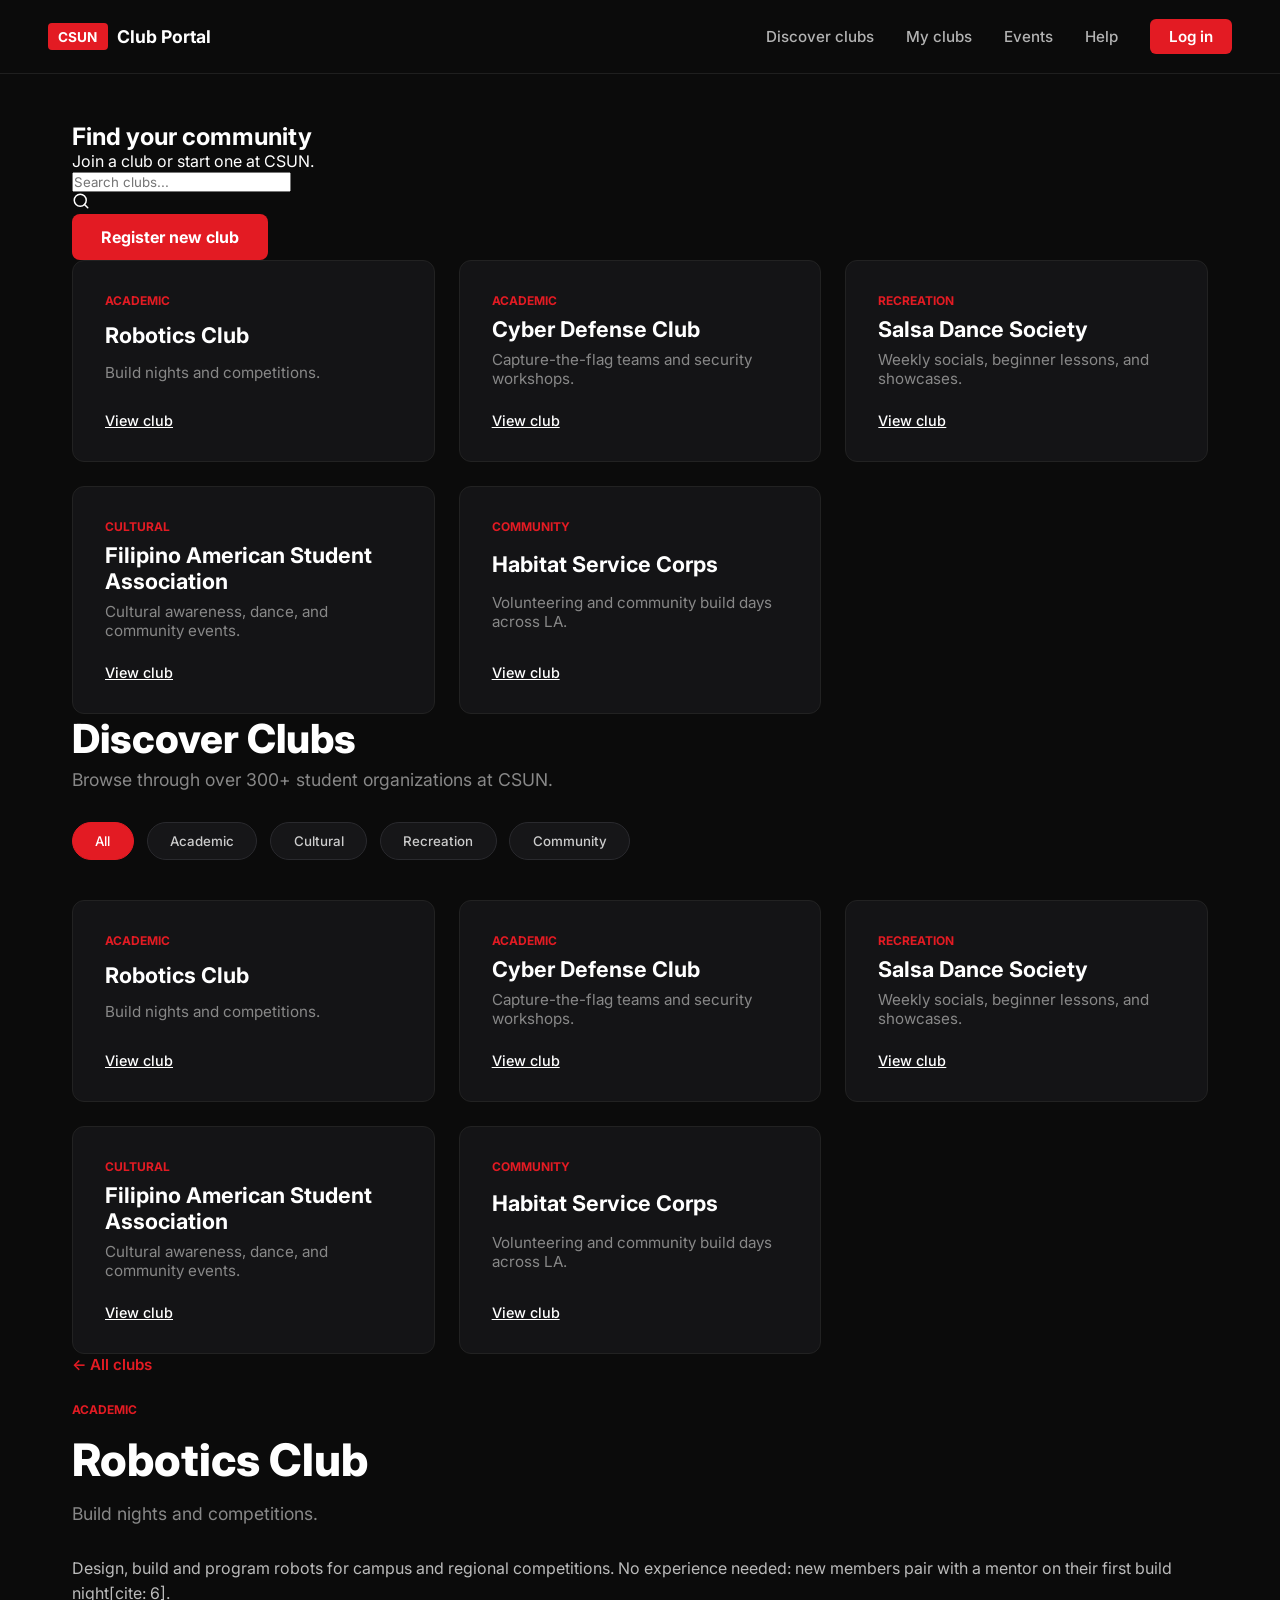
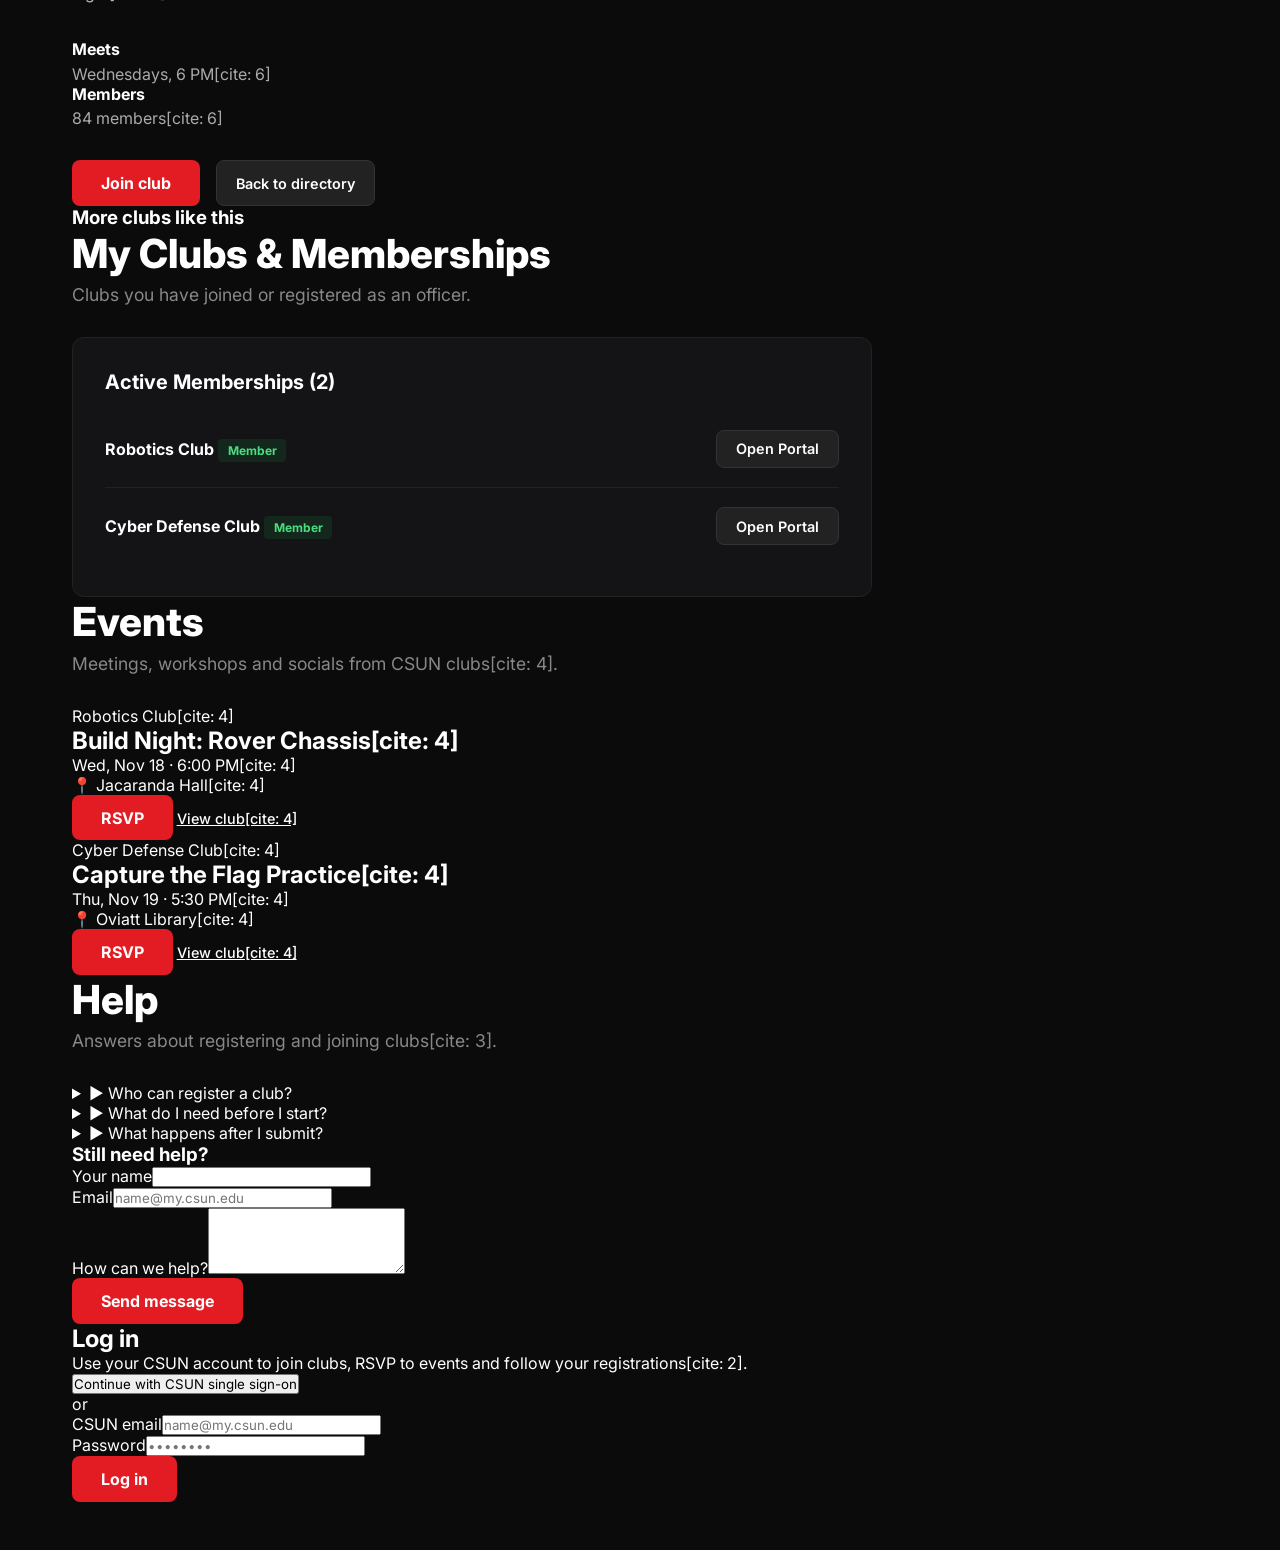
==== index.html @ eef6b1a4 "Initial commit for CSUN Club Portal" ====
<!DOCTYPE html>
<html lang="en">
<head>
    <meta charset="UTF-8">
    <meta name="viewport" content="width=device-width, initial-scale=1.0">
    <title>CSUN Club Portal</title>
    <link rel="stylesheet" href="style.css">
    <link rel="preconnect" href="https://fonts.googleapis.com">
    <link rel="preconnect" href="https://fonts.gstatic.com" crossorigin>
    <link href="https://fonts.googleapis.com/css2?family=Inter:wght@400;500;600;700;800&display=swap" rel="stylesheet">
</head>
<body>

    <!-- Header Navigation Bar -->
    <header class="navbar">
        <a href="#" class="nav-brand" onclick="switchView('home')">
            <span class="csun-badge">CSUN</span>
            <span class="portal-title">Club Portal</span>
        </a>
        <nav class="nav-links">
            <a href="#" onclick="switchView('discover')" id="nav-discover">Discover clubs</a>
            <a href="#" onclick="switchView('my-clubs')" id="nav-my-clubs">My clubs</a>
            <a href="#" onclick="switchView('events')" id="nav-events">Events</a>
            <a href="#" onclick="switchView('help')" id="nav-help">Help</a>
            <a href="#" onclick="switchView('login')" class="login-nav-btn" id="nav-login">Log in</a>
        </nav>
    </header>

    <!-- Main Container -->
    <main class="main-container">

        <!-- 1. HOME / LANDING VIEW -->
        <section id="view-home" class="portal-view active">
            <div class="hero-section">
                <div class="hero-content">
                    <h1>Find your community</h1>
                    <p class="hero-subtitle">Join a club or start one at CSUN.</p>
                    
                    <div class="search-bar-wrapper">
                        <input type="text" id="clubSearch" placeholder="Search clubs..." autocomplete="off">
                        <div class="search-icon">
                            <svg width="18" height="18" viewBox="0 0 24 24" fill="none" stroke="currentColor" stroke-width="2" stroke-linecap="round" stroke-linejoin="round">
                                <circle cx="11" cy="11" r="8"></circle>
                                <line x1="21" y1="21" x2="16.65" y2="16.65"></line>
                            </svg>
                        </div>
                    </div>
                </div>

                <div class="cta-wrapper">
                    <button onclick="switchView('login')" class="register-club-btn">Register new club</button>
                </div>
            </div>

            <div class="clubs-grid" id="homeClubsGrid">
                <!-- Populated dynamically via JS -->
            </div>
        </section>

        <!-- 2. DISCOVER CLUBS VIEW (WITH SORTING CHIPS) -->
        <section id="view-discover" class="portal-view">
            <div class="page-header">
                <h1>Discover Clubs</h1>
                <p>Browse through over 300+ student organizations at CSUN.</p>
            </div>
            
            <!-- Sorting / Category Chips -->
            <div class="filter-chips" id="categoryChips">
                <button class="chip active" data-category="All">All</button>
                <button class="chip" data-category="Academic">Academic</button>
                <button class="chip" data-category="Cultural">Cultural</button>
                <button class="chip" data-category="Recreation">Recreation</button>
                <button class="chip" data-category="Community">Community</button>
            </div>

            <div class="clubs-grid" id="discoverClubsGrid">
                <!-- Populated dynamically via JS -->
            </div>
        </section>

        <!-- 3. CLUB DETAIL VIEW -->
        <section id="view-detail" class="portal-view">
            <div style="margin-bottom: 1.5rem;">
                <a href="#" onclick="switchView('discover')" class="back-link">← All clubs</a>
            </div>
            <div class="detail-layout">
                <div class="detail-main-card">
                    <span class="card-tag" id="detailCategory">Academic</span>
                    <h1 id="detailTitle" style="font-size: 2.8rem; font-weight: 800; margin: 0.5rem 0 1rem 0;">Robotics Club</h1>
                    <p class="card-desc" id="detailDesc" style="font-size: 1.1rem; margin-bottom: 2rem;">Build nights and competitions.</p>
                    <p id="detailFullDesc" style="color: #bbb; line-height: 1.6; margin-bottom: 2rem;">Design, build and program robots for campus and regional competitions. No experience needed: new members pair with a mentor on their first build night[cite: 6].</p>
                    
                    <div class="detail-info-boxes">
                        <div class="info-box">
                            <strong>Meets</strong>
                            <p id="detailMeets" style="color: #aaa; margin-top: 0.3rem;">Wednesdays, 6 PM[cite: 6]</p>
                        </div>
                        <div class="info-box">
                            <strong>Members</strong>
                            <p id="detailMembers" style="color: #aaa; margin-top: 0.3rem;">84 members[cite: 6]</p>
                        </div>
                    </div>

                    <div style="display: flex; gap: 1rem; margin-top: 2rem;">
                        <button class="register-club-btn small-btn" onclick="alert('Successfully joined club!')">Join club</button>
                        <button class="secondary-btn" onclick="switchView('discover')">Back to directory</button>
                    </div>
                </div>

                <div class="detail-sidebar-card">
                    <h3>More clubs like this</h3>
                    <div id="relatedClubsList" class="related-list">
                        <!-- Populated dynamically -->
                    </div>
                </div>
            </div>
        </section>

        <!-- 4. MY CLUBS VIEW -->
        <section id="view-my-clubs" class="portal-view">
            <div class="page-header">
                <h1>My Clubs & Memberships</h1>
                <p>Clubs you have joined or registered as an officer.</p>
            </div>
            <div class="content-card-box">
                <h3>Active Memberships (2)</h3>
                <ul class="styled-list">
                    <li>
                        <div>
                            <strong>Robotics Club</strong>
                            <span class="badge status-active">Member</span>
                        </div>
                        <button onclick="openClubDetail('robotics')" class="secondary-btn">Open Portal</button>
                    </li>
                    <li>
                        <div>
                            <strong>Cyber Defense Club</strong>
                            <span class="badge status-active">Member</span>
                        </div>
                        <button onclick="openClubDetail('cyber')" class="secondary-btn">Open Portal</button>
                    </li>
                </ul>
            </div>
        </section>

        <!-- 5. EVENTS VIEW -->
        <section id="view-events" class="portal-view">
            <div class="page-header">
                <h1>Events</h1>
                <p>Meetings, workshops and socials from CSUN clubs[cite: 4].</p>
            </div>
            <div class="events-grid">
                <div class="event-card-box">
                    <span class="event-club-label">Robotics Club[cite: 4]</span>
                    <h2>Build Night: Rover Chassis[cite: 4]</h2>
                    <p class="event-time">Wed, Nov 18 · 6:00 PM[cite: 4]</p>
                    <p class="event-loc">📍 Jacaranda Hall[cite: 4]</p>
                    <div class="event-actions">
                        <button class="register-club-btn small-btn" onclick="alert('RSVP Confirmed!')">RSVP</button>
                        <button onclick="openClubDetail('robotics')" class="view-club-link" style="background:none; border:none; color:white; cursor:pointer;">View club[cite: 4]</button>
                    </div>
                </div>
                <div class="event-card-box">
                    <span class="event-club-label">Cyber Defense Club[cite: 4]</span>
                    <h2>Capture the Flag Practice[cite: 4]</h2>
                    <p class="event-time">Thu, Nov 19 · 5:30 PM[cite: 4]</p>
                    <p class="event-loc">📍 Oviatt Library[cite: 4]</p>
                    <div class="event-actions">
                        <button class="register-club-btn small-btn" onclick="alert('RSVP Confirmed!')">RSVP</button>
                        <button onclick="openClubDetail('cyber')" class="view-club-link" style="background:none; border:none; color:white; cursor:pointer;">View club[cite: 4]</button>
                    </div>
                </div>
            </div>
        </section>

        <!-- 6. HELP VIEW -->
        <section id="view-help" class="portal-view">
            <div class="page-header">
                <h1>Help</h1>
                <p>Answers about registering and joining clubs[cite: 3].</p>
            </div>
            <div class="help-layout">
                <div class="faq-list">
                    <details class="faq-item"><summary>▶ Who can register a club?</summary><p>Any currently enrolled CSUN student can start a recognized student organization.</p></details>
                    <details class="faq-item"><summary>▶ What do I need before I start?</summary><p>At least 3 officers and a faculty advisor.</p></details>
                    <details class="faq-item"><summary>▶ What happens after I submit?</summary><p>The MIC staff reviews your constitution and paperwork within 3-5 business days.</p></details>
                </div>
                <div class="contact-box">
                    <h3>Still need help?</h3>
                    <form onsubmit="event.preventDefault(); alert('Message sent to MIC support!');">
                        <div class="form-group"><label>Your name</label><input type="text" required></div>
                        <div class="form-group"><label>Email</label><input type="email" placeholder="name@my.csun.edu" required></div>
                        <div class="form-group"><label>How can we help?</label><textarea rows="4" required></textarea></div>
                        <button type="submit" class="register-club-btn full-width small-btn">Send message</button>
                    </form>
                </div>
            </div>
        </section>

        <!-- 7. LOGIN VIEW -->
        <section id="view-login" class="portal-view">
            <div class="login-wrapper">
                <div class="login-card">
                    <div class="login-header">
                        <h2>Log in</h2>
                        <p>Use your CSUN account to join clubs, RSVP to events and follow your registrations[cite: 2].</p>
                    </div>
                    <button class="sso-btn" onclick="switchView('my-clubs')">Continue with CSUN single sign-on</button>
                    <div class="divider">or</div>
                    <form onsubmit="event.preventDefault(); switchView('my-clubs');">
                        <div class="form-group"><label>CSUN email</label><input type="email" placeholder="name@my.csun.edu" required></div>
                        <div class="form-group"><label>Password</label><input type="password" placeholder="••••••••" required></div>
                        <button type="submit" class="register-club-btn full-width">Log in</button>
                    </form>
                </div>
            </div>
        </section>

    </main>

    <!-- Application Controller Script -->
    <script>
        // Club Database
        const clubsData = {
            robotics: {
                id: 'robotics',
                title: 'Robotics Club',
                category: 'Academic',
                desc: 'Build nights and competitions.',
                fullDesc: 'Design, build and program robots for campus and regional competitions. No experience needed: new members pair with a mentor on their first build night[cite: 6].',
                meets: 'Wednesdays, 6 PM[cite: 6]',
                members: '84 members[cite: 6]',
                related: [
                    { id: 'cyber', name: 'Cyber Defense Club', desc: 'Capture-the-flag teams and security workshops[cite: 6].' },
                    { id: 'premed', name: 'Pre-Med Association', desc: 'Mentoring and study groups[cite: 6].' },
                    { id: 'womenintech', name: 'Women in Tech', desc: 'Mentoring, talks and career nights[cite: 6].' }
                ]
            },
            cyber: {
                id: 'cyber',
                title: 'Cyber Defense Club',
                category: 'Academic',
                desc: 'Capture-the-flag teams and security workshops.',
                fullDesc: 'Participate in collegiate cyber defense competitions, ethical hacking workshops, and security seminars.',
                meets: 'Thursdays, 5:30 PM',
                members: '62 members',
                related: [
                    { id: 'robotics', name: 'Robotics Club', desc: 'Build nights and competitions[cite: 6].' },
                    { id: 'womenintech', name: 'Women in Tech', desc: 'Mentoring, talks and career nights[cite: 6].' }
                ]
            },
            salsa: {
                id: 'salsa',
                title: 'Salsa Dance Society',
                category: 'Recreation',
                desc: 'Weekly socials, beginner lessons, and showcases.',
                fullDesc: 'Learn salsa, bachata, and merengue choreography. Weekly socials open to all skill levels.',
                meets: 'Fridays, 7 PM',
                members: '110 members',
                related: [
                    { id: 'fasa', name: 'Filipino American Student Association', desc: 'Cultural awareness and dance.' }
                ]
            },
            fasa: {
                id: 'fasa',
                title: 'Filipino American Student Association',
                category: 'Cultural',
                desc: 'Cultural awareness, dance, and community events.',
                fullDesc: 'Promoting Filipino culture, traditional dance (Pilipino Cultural Night), and community networking.',
                meets: 'Tuesdays, 6 PM',
                members: '145 members',
                related: [
                    { id: 'salsa', name: 'Salsa Dance Society', desc: 'Weekly socials and beginner lessons.' }
                ]
            },
            habitat: {
                id: 'habitat',
                title: 'Habitat Service Corps',
                category: 'Community',
                desc: 'Volunteering and community build days across LA.',
                fullDesc: 'Partnering with local organizations to support community build days and neighborhood cleanups.',
                meets: 'Saturdays, 9 AM',
                members: '50 members',
                related: [
                    { id: 'fasa', name: 'Filipino American Student Association', desc: 'Cultural awareness and community events.' }
                ]
            }
        };

        // Switch Views Function
        function switchView(viewId) {
            document.querySelectorAll('.portal-view').forEach(v => v.classList.remove('active'));
            document.getElementById('view-' + viewId).classList.add('active');
            window.scrollTo({ top: 0, behavior: 'smooth' });
        }

        // Render Clubs in Grids
        function renderClubs(category = 'All', searchTerm = '') {
            const homeGrid = document.getElementById('homeClubsGrid');
            const discoverGrid = document.getElementById('discoverClubsGrid');
            
            let htmlHome = '';
            let htmlDiscover = '';

            Object.values(clubsData).forEach(club => {
                const matchesCategory = (category === 'All' || club.category === category);
                const matchesSearch = club.title.toLowerCase().includes(searchTerm.toLowerCase()) || club.desc.toLowerCase().includes(searchTerm.toLowerCase());

                const cardHtml = `
                    <div class="club-card">
                        <span class="card-tag">${club.category}</span>
                        <h2>${club.title}</h2>
                        <p class="card-desc">${club.desc}</p>
                        <a href="#" onclick="openClubDetail('${club.id}')" class="view-club-link">View club</a>
                    </div>
                `;

                if (matchesSearch) {
                    htmlHome += cardHtml;
                }
                if (matchesCategory && matchesSearch) {
                    htmlDiscover += cardHtml;
                }
            });

            homeGrid.innerHTML = htmlHome || '<p style="color:#777;">No clubs found matching your search.</p>';
            discoverGrid.innerHTML = htmlDiscover || '<p style="color:#777;">No clubs found in this category.</p>';
        }

        // Open Club Detail Page Dynamically
        function openClubDetail(clubId) {
            const club = clubsData[clubId] || clubsData['robotics'];
            
            document.getElementById('detailCategory').innerText = club.category;
            document.getElementById('detailTitle').innerText = club.title;
            document.getElementById('detailDesc').innerText = club.desc;
            document.getElementById('detailFullDesc').innerText = club.fullDesc;
            document.getElementById('detailMeets').innerText = club.meets;
            document.getElementById('detailMembers').innerText = club.members;

            let relatedHtml = '';
            club.related.forEach(rel => {
                relatedHtml += `
                    <div style="margin-bottom: 1rem; padding-bottom: 1rem; border-bottom: 1px solid #222;">
                        <a href="#" onclick="openClubDetail('${rel.id}')" style="color: #e31b23; font-weight: 700; text-decoration: none; display: block; margin-bottom: 0.2rem;">${rel.name}</a>
                        <p style="color: #888; font-size: 0.85rem;">${rel.desc}</p>
                    </div>
                `;
            });
            document.getElementById('relatedClubsList').innerHTML = relatedHtml;

            switchView('detail');
        }

        // Search Listener
        document.getElementById('clubSearch').addEventListener('input', (e) => {
            renderClubs('All', e.target.value.trim());
        });

        // Category Chip Filtering Listener
        document.querySelectorAll('#categoryChips .chip').forEach(chip => {
            chip.addEventListener('click', () => {
                document.querySelectorAll('#categoryChips .chip').forEach(c => c.classList.remove('active'));
                chip.classList.add('active');
                renderClubs(chip.getAttribute('data-category'));
            });
        });

        // Initial Load
        renderClubs();
    </script>
</body>
</html>
---- style.css ----
* {
    margin: 0;
    padding: 0;
    box-sizing: border-box;
    font-family: 'Inter', sans-serif;
}

body {
    background-color: #0b0b0b;
    color: #ffffff;
    min-height: 100vh;
}

/* Navbar */
.navbar {
    display: flex;
    align-items: center;
    justify-content: space-between;
    padding: 1.2rem 3rem;
    border-bottom: 1px solid #1f1f1f;
}

.nav-brand {
    display: flex;
    align-items: center;
    gap: 0.6rem;
    text-decoration: none;
}

.csun-badge {
    background-color: #e31b23;
    color: #ffffff;
    font-weight: 700;
    font-size: 0.85rem;
    padding: 0.35rem 0.65rem;
    border-radius: 4px;
}

.portal-title {
    font-weight: 700;
    font-size: 1.1rem;
    color: #ffffff;
}

.nav-links {
    display: flex;
    align-items: center;
    gap: 2rem;
}

.nav-links a {
    color: #b3b3b3;
    text-decoration: none;
    font-size: 0.95rem;
    font-weight: 500;
    transition: color 0.2s;
}

.nav-links a:hover, .nav-links a.active {
    color: #ffffff;
}

.login-nav-btn {
    background-color: #e31b23 !important;
    color: white !important;
    padding: 0.5rem 1.2rem;
    border-radius: 6px;
    font-weight: 600 !important;
}

.login-nav-btn.active-user {
    background-color: #ffffff !important;
    color: #0b0b0b !important;
    border-radius: 50%;
    width: 36px;
    height: 36px;
    display: flex;
    align-items: center;
    justify-content: center;
    font-size: 0.85rem;
}

/* Main Container */
.main-container {
    max-width: 1200px;
    margin: 0 auto;
    padding: 3rem 2rem;
}

/* Page Headers & Filters */
.page-header {
    margin-bottom: 2rem;
}

.page-header h1 {
    font-size: 2.5rem;
    font-weight: 800;
    margin-bottom: 0.4rem;
}

.page-header p {
    color: #888;
    font-size: 1.1rem;
}

.filter-chips {
    display: flex;
    gap: 0.8rem;
    margin-bottom: 2.5rem;
    flex-wrap: wrap;
}

.chip {
    background: #161618;
    border: 1.5px solid #2a2a2e;
    color: #ccc;
    padding: 0.6rem 1.4rem;
    border-radius: 20px;
    cursor: pointer;
    font-weight: 500;
    transition: all 0.2s;
}

.chip.active, .chip:hover {
    background: #e31b23;
    border-color: #e31b23;
    color: white;
}

/* Cards Grid */
.clubs-grid {
    display: grid;
    grid-template-columns: repeat(auto-fill, minmax(320px, 1fr));
    gap: 1.5rem;
}

.club-card {
    background: #141416;
    border: 1.5px solid #222;
    border-radius: 12px;
    padding: 2rem;
    display: flex;
    flex-direction: column;
    justify-content: space-between;
    min-height: 200px;
    transition: border-color 0.2s;
}

.club-card:hover {
    border-color: #444;
}

.card-tag {
    font-size: 0.75rem;
    color: #e31b23;
    font-weight: 700;
    text-transform: uppercase;
    margin-bottom: 0.5rem;
    display: inline-block;
}

.club-card h2 {
    font-size: 1.35rem;
    font-weight: 700;
    margin-bottom: 0.5rem;
}

.card-desc {
    color: #888;
    font-size: 0.95rem;
    margin-bottom: 1.5rem;
}

.view-club-link {
    color: #fff;
    text-decoration: underline;
    font-size: 0.9rem;
    font-weight: 500;
}

.view-club-link:hover {
    color: #e31b23;
}

/* Club Detail Page Styles */
.back-link-wrapper {
    margin-bottom: 2rem;
}

.back-link {
    color: #e31b23;
    text-decoration: none;
    font-weight: 600;
    font-size: 0.95rem;
}

.back-link:hover {
    text-decoration: underline;
}

.club-detail-layout {
    display: grid;
    grid-template-columns: 2fr 1fr;
    gap: 2.5rem;
}

.club-main-panel {
    background: #141416;
    border: 1.5px solid #222;
    border-radius: 16px;
    padding: 3rem;
}

.club-title {
    font-size: 3rem;
    font-weight: 800;
    margin-bottom: 0.4rem;
}

.club-tagline {
    font-size: 1.2rem;
    color: #aaa;
    margin-bottom: 1.5rem;
}

.club-long-desc {
    color: #ccc;
    font-size: 1.05rem;
    line-height: 1.6;
    margin-bottom: 2.5rem;
}

.club-info-stats {
    display: grid;
    grid-template-columns: 1fr 1fr;
    gap: 1.5rem;
    margin-bottom: 2.5rem;
}

.stat-box {
    background: #1b1b1e;
    border: 1.5px solid #2a2a2e;
    border-radius: 10px;
    padding: 1.2rem 1.5rem;
}

.stat-title {
    display: block;
    font-size: 0.85rem;
    color: #888;
    font-weight: 600;
    margin-bottom: 0.3rem;
}

.stat-value {
    font-size: 1.15rem;
    font-weight: 700;
    color: #fff;
}

.club-action-row {
    display: flex;
    gap: 1rem;
    align-items: center;
}

.register-club-btn {
    background-color: #e31b23;
    color: white;
    padding: 0.8rem 1.8rem;
    font-size: 1rem;
    font-weight: 700;
    border: none;
    border-radius: 8px;
    cursor: pointer;
    text-decoration: none;
    transition: background 0.2s;
}

.register-club-btn:hover {
    background-color: #c5141c;
}

.secondary-btn {
    background: #222;
    color: white;
    padding: 0.8rem 1.5rem;
    border-radius: 8px;
    text-decoration: none;
    font-size: 0.95rem;
    font-weight: 600;
    border: 1.5px solid #333;
}

.secondary-btn:hover {
    background: #333;
}

/* Sidebar Related Clubs */
.club-sidebar {
    background: #141416;
    border: 1.5px solid #222;
    border-radius: 16px;
    padding: 2rem;
    height: fit-content;
}

.club-sidebar h3 {
    font-size: 1.2rem;
    margin-bottom: 1.5rem;
}

.related-club-item {
    margin-bottom: 1.5rem;
    padding-bottom: 1.5rem;
    border-bottom: 1px solid #222;
}

.related-club-item:last-child {
    margin-bottom: 0;
    padding-bottom: 0;
    border-bottom: none;
}

.related-club-item a {
    color: #e31b23;
    font-weight: 700;
    text-decoration: none;
    font-size: 1rem;
    display: block;
    margin-bottom: 0.3rem;
}

.related-club-item a:hover {
    text-decoration: underline;
}

.related-club-item p {
    color: #888;
    font-size: 0.85rem;
}

@media (max-width: 900px) {
    .club-detail-layout {
        grid-template-columns: 1fr;
    }
}/* Content Box for My Clubs */
.content-card-box {
    background: #141416;
    border: 1.5px solid #222;
    border-radius: 12px;
    padding: 2rem;
    max-width: 800px;
}

.content-card-box h3 {
    font-size: 1.25rem;
    font-weight: 700;
    margin-bottom: 1rem;
    color: #fff;
}

.styled-list {
    list-style: none;
    margin: 0;
    padding: 0;
}

.styled-list li {
    display: flex;
    justify-content: space-between;
    align-items: center;
    padding: 1.2rem 0;
    border-bottom: 1px solid #222;
}

.styled-list li:last-child {
    border-bottom: none;
}

.club-list-info {
    display: flex;
    align-items: center;
    gap: 0.8rem;
    font-size: 1.05rem;
}

.badge {
    padding: 0.25rem 0.6rem;
    font-size: 0.75rem;
    font-weight: 700;
    border-radius: 4px;
}

.status-active {
    background: rgba(19, 115, 51, 0.2);
    color: #4ade80;
}

.secondary-btn {
    background: #222;
    color: white;
    padding: 0.6rem 1.2rem;
    border-radius: 8px;
    text-decoration: none;
    font-size: 0.9rem;
    font-weight: 600;
    border: 1.5px solid #333;
    transition: background 0.2s;
}

.secondary-btn:hover {
    background: #333;
    border-color: #555;
}
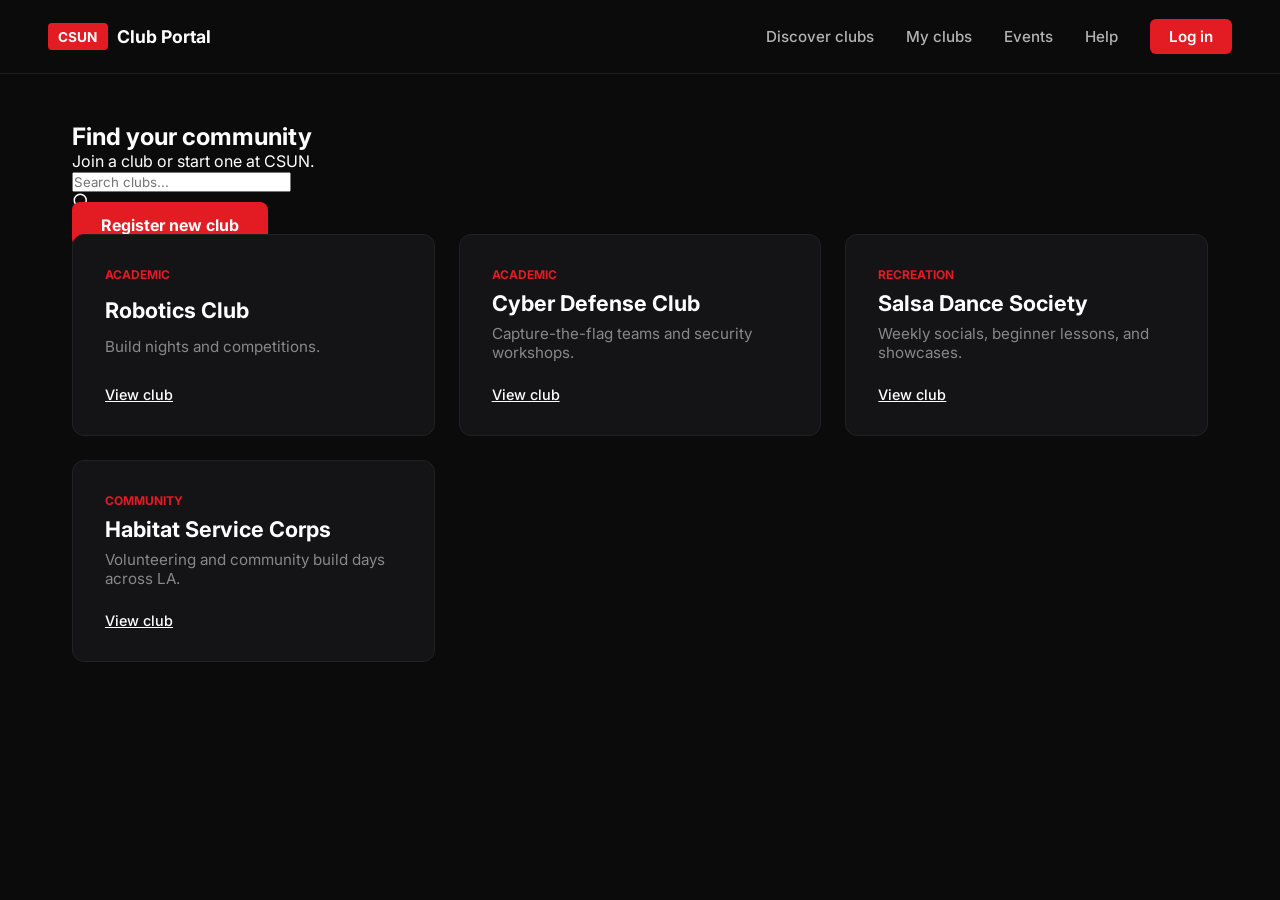
==== commit c5020a16: "Initial commit for CSUN Club Portal" ====
--- a/index.html
+++ b/index.html
@@ -5,369 +5,83 @@
     <meta name="viewport" content="width=device-width, initial-scale=1.0">
     <title>CSUN Club Portal</title>
     <link rel="stylesheet" href="style.css">
-    <link rel="preconnect" href="https://fonts.googleapis.com">
-    <link rel="preconnect" href="https://fonts.gstatic.com" crossorigin>
     <link href="https://fonts.googleapis.com/css2?family=Inter:wght@400;500;600;700;800&display=swap" rel="stylesheet">
 </head>
 <body>
-
-    <!-- Header Navigation Bar -->
     <header class="navbar">
-        <a href="#" class="nav-brand" onclick="switchView('home')">
+        <a href="index.html" class="nav-brand">
             <span class="csun-badge">CSUN</span>
             <span class="portal-title">Club Portal</span>
         </a>
         <nav class="nav-links">
-            <a href="#" onclick="switchView('discover')" id="nav-discover">Discover clubs</a>
-            <a href="#" onclick="switchView('my-clubs')" id="nav-my-clubs">My clubs</a>
-            <a href="#" onclick="switchView('events')" id="nav-events">Events</a>
-            <a href="#" onclick="switchView('help')" id="nav-help">Help</a>
-            <a href="#" onclick="switchView('login')" class="login-nav-btn" id="nav-login">Log in</a>
+            <a href="discover.html">Discover clubs</a>
+            <a href="my-clubs.html">My clubs</a>
+            <a href="events.html">Events</a>
+            <a href="help.html">Help</a>
+            <a href="login.html" class="login-nav-btn">Log in</a>
         </nav>
     </header>
 
-    <!-- Main Container -->
     <main class="main-container">
-
-        <!-- 1. HOME / LANDING VIEW -->
-        <section id="view-home" class="portal-view active">
-            <div class="hero-section">
-                <div class="hero-content">
-                    <h1>Find your community</h1>
-                    <p class="hero-subtitle">Join a club or start one at CSUN.</p>
-                    
-                    <div class="search-bar-wrapper">
-                        <input type="text" id="clubSearch" placeholder="Search clubs..." autocomplete="off">
-                        <div class="search-icon">
-                            <svg width="18" height="18" viewBox="0 0 24 24" fill="none" stroke="currentColor" stroke-width="2" stroke-linecap="round" stroke-linejoin="round">
-                                <circle cx="11" cy="11" r="8"></circle>
-                                <line x1="21" y1="21" x2="16.65" y2="16.65"></line>
-                            </svg>
-                        </div>
+        <section class="hero-section">
+            <div class="hero-content">
+                <h1>Find your community</h1>
+                <p class="hero-subtitle">Join a club or start one at CSUN.</p>
+                
+                <div class="search-bar-wrapper">
+                    <input type="text" id="clubSearch" placeholder="Search clubs..." autocomplete="off">
+                    <div class="search-icon">
+                        <svg width="18" height="18" viewBox="0 0 24 24" fill="none" stroke="currentColor" stroke-width="2" stroke-linecap="round" stroke-linejoin="round">
+                            <circle cx="11" cy="11" r="8"></circle>
+                            <line x1="21" y1="21" x2="16.65" y2="16.65"></line>
+                        </svg>
                     </div>
-                </div>
-
-                <div class="cta-wrapper">
-                    <button onclick="switchView('login')" class="register-club-btn">Register new club</button>
                 </div>
             </div>
 
-            <div class="clubs-grid" id="homeClubsGrid">
-                <!-- Populated dynamically via JS -->
+            <div class="cta-wrapper">
+                <a href="login.html" class="register-club-btn">Register new club</a>
             </div>
         </section>
 
-        <!-- 2. DISCOVER CLUBS VIEW (WITH SORTING CHIPS) -->
-        <section id="view-discover" class="portal-view">
-            <div class="page-header">
-                <h1>Discover Clubs</h1>
-                <p>Browse through over 300+ student organizations at CSUN.</p>
+        <section class="clubs-grid" id="clubsGrid">
+            <div class="club-card" data-club="Robotics Club">
+                <span class="card-tag">Academic</span>
+                <h2>Robotics Club</h2>
+                <p class="card-desc">Build nights and competitions.</p>
+                <a href="robotics.html" class="view-club-link">View club</a>
             </div>
-            
-            <!-- Sorting / Category Chips -->
-            <div class="filter-chips" id="categoryChips">
-                <button class="chip active" data-category="All">All</button>
-                <button class="chip" data-category="Academic">Academic</button>
-                <button class="chip" data-category="Cultural">Cultural</button>
-                <button class="chip" data-category="Recreation">Recreation</button>
-                <button class="chip" data-category="Community">Community</button>
+            <div class="club-card" data-club="Cyber Defense Club">
+                <span class="card-tag">Academic</span>
+                <h2>Cyber Defense Club</h2>
+                <p class="card-desc">Capture-the-flag teams and security workshops.</p>
+                <a href="cyber.html" class="view-club-link">View club</a>
             </div>
-
-            <div class="clubs-grid" id="discoverClubsGrid">
-                <!-- Populated dynamically via JS -->
+            <div class="club-card" data-club="Salsa Dance Society">
+                <span class="card-tag">Recreation</span>
+                <h2>Salsa Dance Society</h2>
+                <p class="card-desc">Weekly socials, beginner lessons, and showcases.</p>
+                <a href="salsa.html" class="view-club-link">View club</a>
+            </div>
+            <div class="club-card" data-club="Habitat Service Corps">
+                <span class="card-tag">Community</span>
+                <h2>Habitat Service Corps</h2>
+                <p class="card-desc">Volunteering and community build days across LA.</p>
+                <a href="habitat.html" class="view-club-link">View club</a>
             </div>
         </section>
-
-        <!-- 3. CLUB DETAIL VIEW -->
-        <section id="view-detail" class="portal-view">
-            <div style="margin-bottom: 1.5rem;">
-                <a href="#" onclick="switchView('discover')" class="back-link">← All clubs</a>
-            </div>
-            <div class="detail-layout">
-                <div class="detail-main-card">
-                    <span class="card-tag" id="detailCategory">Academic</span>
-                    <h1 id="detailTitle" style="font-size: 2.8rem; font-weight: 800; margin: 0.5rem 0 1rem 0;">Robotics Club</h1>
-                    <p class="card-desc" id="detailDesc" style="font-size: 1.1rem; margin-bottom: 2rem;">Build nights and competitions.</p>
-                    <p id="detailFullDesc" style="color: #bbb; line-height: 1.6; margin-bottom: 2rem;">Design, build and program robots for campus and regional competitions. No experience needed: new members pair with a mentor on their first build night[cite: 6].</p>
-                    
-                    <div class="detail-info-boxes">
-                        <div class="info-box">
-                            <strong>Meets</strong>
-                            <p id="detailMeets" style="color: #aaa; margin-top: 0.3rem;">Wednesdays, 6 PM[cite: 6]</p>
-                        </div>
-                        <div class="info-box">
-                            <strong>Members</strong>
-                            <p id="detailMembers" style="color: #aaa; margin-top: 0.3rem;">84 members[cite: 6]</p>
-                        </div>
-                    </div>
-
-                    <div style="display: flex; gap: 1rem; margin-top: 2rem;">
-                        <button class="register-club-btn small-btn" onclick="alert('Successfully joined club!')">Join club</button>
-                        <button class="secondary-btn" onclick="switchView('discover')">Back to directory</button>
-                    </div>
-                </div>
-
-                <div class="detail-sidebar-card">
-                    <h3>More clubs like this</h3>
-                    <div id="relatedClubsList" class="related-list">
-                        <!-- Populated dynamically -->
-                    </div>
-                </div>
-            </div>
-        </section>
-
-        <!-- 4. MY CLUBS VIEW -->
-        <section id="view-my-clubs" class="portal-view">
-            <div class="page-header">
-                <h1>My Clubs & Memberships</h1>
-                <p>Clubs you have joined or registered as an officer.</p>
-            </div>
-            <div class="content-card-box">
-                <h3>Active Memberships (2)</h3>
-                <ul class="styled-list">
-                    <li>
-                        <div>
-                            <strong>Robotics Club</strong>
-                            <span class="badge status-active">Member</span>
-                        </div>
-                        <button onclick="openClubDetail('robotics')" class="secondary-btn">Open Portal</button>
-                    </li>
-                    <li>
-                        <div>
-                            <strong>Cyber Defense Club</strong>
-                            <span class="badge status-active">Member</span>
-                        </div>
-                        <button onclick="openClubDetail('cyber')" class="secondary-btn">Open Portal</button>
-                    </li>
-                </ul>
-            </div>
-        </section>
-
-        <!-- 5. EVENTS VIEW -->
-        <section id="view-events" class="portal-view">
-            <div class="page-header">
-                <h1>Events</h1>
-                <p>Meetings, workshops and socials from CSUN clubs[cite: 4].</p>
-            </div>
-            <div class="events-grid">
-                <div class="event-card-box">
-                    <span class="event-club-label">Robotics Club[cite: 4]</span>
-                    <h2>Build Night: Rover Chassis[cite: 4]</h2>
-                    <p class="event-time">Wed, Nov 18 · 6:00 PM[cite: 4]</p>
-                    <p class="event-loc">📍 Jacaranda Hall[cite: 4]</p>
-                    <div class="event-actions">
-                        <button class="register-club-btn small-btn" onclick="alert('RSVP Confirmed!')">RSVP</button>
-                        <button onclick="openClubDetail('robotics')" class="view-club-link" style="background:none; border:none; color:white; cursor:pointer;">View club[cite: 4]</button>
-                    </div>
-                </div>
-                <div class="event-card-box">
-                    <span class="event-club-label">Cyber Defense Club[cite: 4]</span>
-                    <h2>Capture the Flag Practice[cite: 4]</h2>
-                    <p class="event-time">Thu, Nov 19 · 5:30 PM[cite: 4]</p>
-                    <p class="event-loc">📍 Oviatt Library[cite: 4]</p>
-                    <div class="event-actions">
-                        <button class="register-club-btn small-btn" onclick="alert('RSVP Confirmed!')">RSVP</button>
-                        <button onclick="openClubDetail('cyber')" class="view-club-link" style="background:none; border:none; color:white; cursor:pointer;">View club[cite: 4]</button>
-                    </div>
-                </div>
-            </div>
-        </section>
-
-        <!-- 6. HELP VIEW -->
-        <section id="view-help" class="portal-view">
-            <div class="page-header">
-                <h1>Help</h1>
-                <p>Answers about registering and joining clubs[cite: 3].</p>
-            </div>
-            <div class="help-layout">
-                <div class="faq-list">
-                    <details class="faq-item"><summary>▶ Who can register a club?</summary><p>Any currently enrolled CSUN student can start a recognized student organization.</p></details>
-                    <details class="faq-item"><summary>▶ What do I need before I start?</summary><p>At least 3 officers and a faculty advisor.</p></details>
-                    <details class="faq-item"><summary>▶ What happens after I submit?</summary><p>The MIC staff reviews your constitution and paperwork within 3-5 business days.</p></details>
-                </div>
-                <div class="contact-box">
-                    <h3>Still need help?</h3>
-                    <form onsubmit="event.preventDefault(); alert('Message sent to MIC support!');">
-                        <div class="form-group"><label>Your name</label><input type="text" required></div>
-                        <div class="form-group"><label>Email</label><input type="email" placeholder="name@my.csun.edu" required></div>
-                        <div class="form-group"><label>How can we help?</label><textarea rows="4" required></textarea></div>
-                        <button type="submit" class="register-club-btn full-width small-btn">Send message</button>
-                    </form>
-                </div>
-            </div>
-        </section>
-
-        <!-- 7. LOGIN VIEW -->
-        <section id="view-login" class="portal-view">
-            <div class="login-wrapper">
-                <div class="login-card">
-                    <div class="login-header">
-                        <h2>Log in</h2>
-                        <p>Use your CSUN account to join clubs, RSVP to events and follow your registrations[cite: 2].</p>
-                    </div>
-                    <button class="sso-btn" onclick="switchView('my-clubs')">Continue with CSUN single sign-on</button>
-                    <div class="divider">or</div>
-                    <form onsubmit="event.preventDefault(); switchView('my-clubs');">
-                        <div class="form-group"><label>CSUN email</label><input type="email" placeholder="name@my.csun.edu" required></div>
-                        <div class="form-group"><label>Password</label><input type="password" placeholder="••••••••" required></div>
-                        <button type="submit" class="register-club-btn full-width">Log in</button>
-                    </form>
-                </div>
-            </div>
-        </section>
-
     </main>
 
-    <!-- Application Controller Script -->
     <script>
-        // Club Database
-        const clubsData = {
-            robotics: {
-                id: 'robotics',
-                title: 'Robotics Club',
-                category: 'Academic',
-                desc: 'Build nights and competitions.',
-                fullDesc: 'Design, build and program robots for campus and regional competitions. No experience needed: new members pair with a mentor on their first build night[cite: 6].',
-                meets: 'Wednesdays, 6 PM[cite: 6]',
-                members: '84 members[cite: 6]',
-                related: [
-                    { id: 'cyber', name: 'Cyber Defense Club', desc: 'Capture-the-flag teams and security workshops[cite: 6].' },
-                    { id: 'premed', name: 'Pre-Med Association', desc: 'Mentoring and study groups[cite: 6].' },
-                    { id: 'womenintech', name: 'Women in Tech', desc: 'Mentoring, talks and career nights[cite: 6].' }
-                ]
-            },
-            cyber: {
-                id: 'cyber',
-                title: 'Cyber Defense Club',
-                category: 'Academic',
-                desc: 'Capture-the-flag teams and security workshops.',
-                fullDesc: 'Participate in collegiate cyber defense competitions, ethical hacking workshops, and security seminars.',
-                meets: 'Thursdays, 5:30 PM',
-                members: '62 members',
-                related: [
-                    { id: 'robotics', name: 'Robotics Club', desc: 'Build nights and competitions[cite: 6].' },
-                    { id: 'womenintech', name: 'Women in Tech', desc: 'Mentoring, talks and career nights[cite: 6].' }
-                ]
-            },
-            salsa: {
-                id: 'salsa',
-                title: 'Salsa Dance Society',
-                category: 'Recreation',
-                desc: 'Weekly socials, beginner lessons, and showcases.',
-                fullDesc: 'Learn salsa, bachata, and merengue choreography. Weekly socials open to all skill levels.',
-                meets: 'Fridays, 7 PM',
-                members: '110 members',
-                related: [
-                    { id: 'fasa', name: 'Filipino American Student Association', desc: 'Cultural awareness and dance.' }
-                ]
-            },
-            fasa: {
-                id: 'fasa',
-                title: 'Filipino American Student Association',
-                category: 'Cultural',
-                desc: 'Cultural awareness, dance, and community events.',
-                fullDesc: 'Promoting Filipino culture, traditional dance (Pilipino Cultural Night), and community networking.',
-                meets: 'Tuesdays, 6 PM',
-                members: '145 members',
-                related: [
-                    { id: 'salsa', name: 'Salsa Dance Society', desc: 'Weekly socials and beginner lessons.' }
-                ]
-            },
-            habitat: {
-                id: 'habitat',
-                title: 'Habitat Service Corps',
-                category: 'Community',
-                desc: 'Volunteering and community build days across LA.',
-                fullDesc: 'Partnering with local organizations to support community build days and neighborhood cleanups.',
-                meets: 'Saturdays, 9 AM',
-                members: '50 members',
-                related: [
-                    { id: 'fasa', name: 'Filipino American Student Association', desc: 'Cultural awareness and community events.' }
-                ]
-            }
-        };
-
-        // Switch Views Function
-        function switchView(viewId) {
-            document.querySelectorAll('.portal-view').forEach(v => v.classList.remove('active'));
-            document.getElementById('view-' + viewId).classList.add('active');
-            window.scrollTo({ top: 0, behavior: 'smooth' });
-        }
-
-        // Render Clubs in Grids
-        function renderClubs(category = 'All', searchTerm = '') {
-            const homeGrid = document.getElementById('homeClubsGrid');
-            const discoverGrid = document.getElementById('discoverClubsGrid');
-            
-            let htmlHome = '';
-            let htmlDiscover = '';
-
-            Object.values(clubsData).forEach(club => {
-                const matchesCategory = (category === 'All' || club.category === category);
-                const matchesSearch = club.title.toLowerCase().includes(searchTerm.toLowerCase()) || club.desc.toLowerCase().includes(searchTerm.toLowerCase());
-
-                const cardHtml = `
-                    <div class="club-card">
-                        <span class="card-tag">${club.category}</span>
-                        <h2>${club.title}</h2>
-                        <p class="card-desc">${club.desc}</p>
-                        <a href="#" onclick="openClubDetail('${club.id}')" class="view-club-link">View club</a>
-                    </div>
-                `;
-
-                if (matchesSearch) {
-                    htmlHome += cardHtml;
-                }
-                if (matchesCategory && matchesSearch) {
-                    htmlDiscover += cardHtml;
-                }
-            });
-
-            homeGrid.innerHTML = htmlHome || '<p style="color:#777;">No clubs found matching your search.</p>';
-            discoverGrid.innerHTML = htmlDiscover || '<p style="color:#777;">No clubs found in this category.</p>';
-        }
-
-        // Open Club Detail Page Dynamically
-        function openClubDetail(clubId) {
-            const club = clubsData[clubId] || clubsData['robotics'];
-            
-            document.getElementById('detailCategory').innerText = club.category;
-            document.getElementById('detailTitle').innerText = club.title;
-            document.getElementById('detailDesc').innerText = club.desc;
-            document.getElementById('detailFullDesc').innerText = club.fullDesc;
-            document.getElementById('detailMeets').innerText = club.meets;
-            document.getElementById('detailMembers').innerText = club.members;
-
-            let relatedHtml = '';
-            club.related.forEach(rel => {
-                relatedHtml += `
-                    <div style="margin-bottom: 1rem; padding-bottom: 1rem; border-bottom: 1px solid #222;">
-                        <a href="#" onclick="openClubDetail('${rel.id}')" style="color: #e31b23; font-weight: 700; text-decoration: none; display: block; margin-bottom: 0.2rem;">${rel.name}</a>
-                        <p style="color: #888; font-size: 0.85rem;">${rel.desc}</p>
-                    </div>
-                `;
-            });
-            document.getElementById('relatedClubsList').innerHTML = relatedHtml;
-
-            switchView('detail');
-        }
-
-        // Search Listener
-        document.getElementById('clubSearch').addEventListener('input', (e) => {
-            renderClubs('All', e.target.value.trim());
-        });
-
-        // Category Chip Filtering Listener
-        document.querySelectorAll('#categoryChips .chip').forEach(chip => {
-            chip.addEventListener('click', () => {
-                document.querySelectorAll('#categoryChips .chip').forEach(c => c.classList.remove('active'));
-                chip.classList.add('active');
-                renderClubs(chip.getAttribute('data-category'));
+        const searchInput = document.getElementById('clubSearch');
+        const clubCards = document.querySelectorAll('.club-card');
+        searchInput.addEventListener('input', (e) => {
+            const term = e.target.value.toLowerCase().trim();
+            clubCards.forEach(card => {
+                const name = card.getAttribute('data-club').toLowerCase();
+                card.style.display = (name.includes(term) || term === '') ? 'flex' : 'none';
             });
         });
-
-        // Initial Load
-        renderClubs();
     </script>
 </body>
 </html>
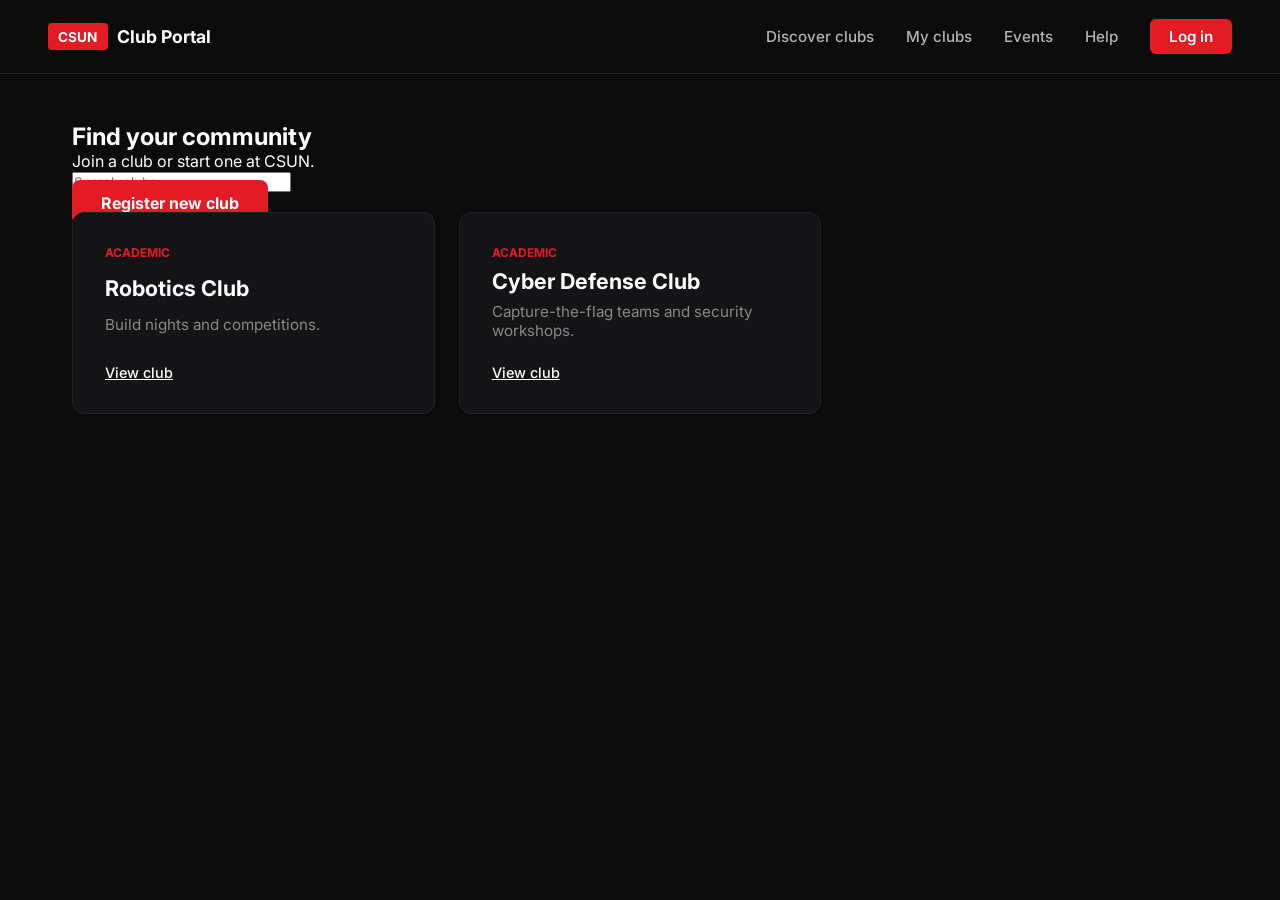
==== commit cf06c1a4: "Split into separate landing html pages" ====
--- a/index.html
+++ b/index.html
@@ -27,61 +27,29 @@
             <div class="hero-content">
                 <h1>Find your community</h1>
                 <p class="hero-subtitle">Join a club or start one at CSUN.</p>
-                
                 <div class="search-bar-wrapper">
                     <input type="text" id="clubSearch" placeholder="Search clubs..." autocomplete="off">
-                    <div class="search-icon">
-                        <svg width="18" height="18" viewBox="0 0 24 24" fill="none" stroke="currentColor" stroke-width="2" stroke-linecap="round" stroke-linejoin="round">
-                            <circle cx="11" cy="11" r="8"></circle>
-                            <line x1="21" y1="21" x2="16.65" y2="16.65"></line>
-                        </svg>
-                    </div>
                 </div>
             </div>
-
             <div class="cta-wrapper">
                 <a href="login.html" class="register-club-btn">Register new club</a>
             </div>
         </section>
 
-        <section class="clubs-grid" id="clubsGrid">
-            <div class="club-card" data-club="Robotics Club">
+        <section class="clubs-grid">
+            <div class="club-card">
                 <span class="card-tag">Academic</span>
                 <h2>Robotics Club</h2>
                 <p class="card-desc">Build nights and competitions.</p>
                 <a href="robotics.html" class="view-club-link">View club</a>
             </div>
-            <div class="club-card" data-club="Cyber Defense Club">
+            <div class="club-card">
                 <span class="card-tag">Academic</span>
                 <h2>Cyber Defense Club</h2>
                 <p class="card-desc">Capture-the-flag teams and security workshops.</p>
                 <a href="cyber.html" class="view-club-link">View club</a>
             </div>
-            <div class="club-card" data-club="Salsa Dance Society">
-                <span class="card-tag">Recreation</span>
-                <h2>Salsa Dance Society</h2>
-                <p class="card-desc">Weekly socials, beginner lessons, and showcases.</p>
-                <a href="salsa.html" class="view-club-link">View club</a>
-            </div>
-            <div class="club-card" data-club="Habitat Service Corps">
-                <span class="card-tag">Community</span>
-                <h2>Habitat Service Corps</h2>
-                <p class="card-desc">Volunteering and community build days across LA.</p>
-                <a href="habitat.html" class="view-club-link">View club</a>
-            </div>
         </section>
     </main>
-
-    <script>
-        const searchInput = document.getElementById('clubSearch');
-        const clubCards = document.querySelectorAll('.club-card');
-        searchInput.addEventListener('input', (e) => {
-            const term = e.target.value.toLowerCase().trim();
-            clubCards.forEach(card => {
-                const name = card.getAttribute('data-club').toLowerCase();
-                card.style.display = (name.includes(term) || term === '') ? 'flex' : 'none';
-            });
-        });
-    </script>
 </body>
 </html>
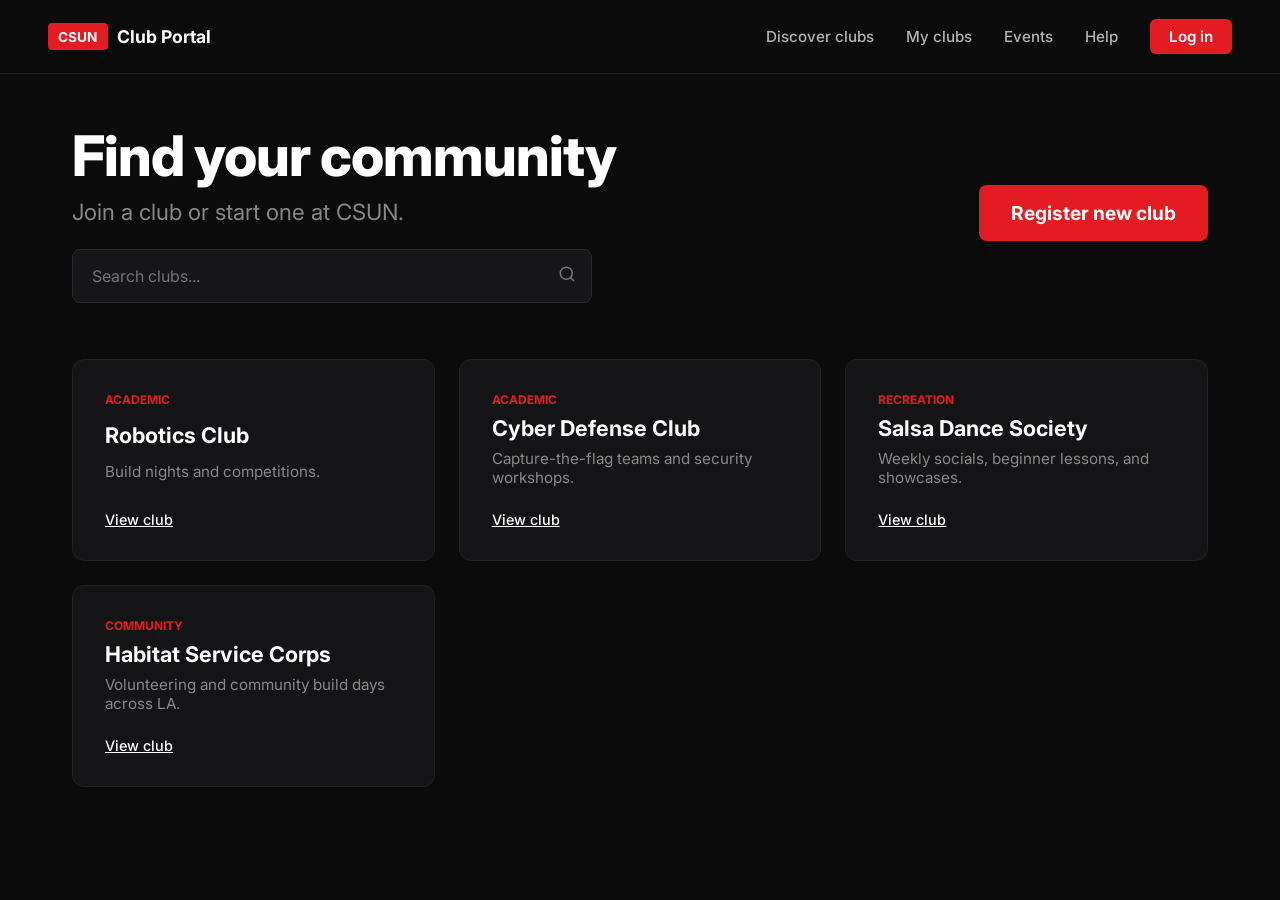
==== commit 34aa06ee: "Fix hero section layout and search bar alignment" ====
--- a/index.html
+++ b/index.html
@@ -4,10 +4,12 @@
     <meta charset="UTF-8">
     <meta name="viewport" content="width=device-width, initial-scale=1.0">
     <title>CSUN Club Portal</title>
+    <link rel="icon" type="image/png" href="favicon.png">
     <link rel="stylesheet" href="style.css">
     <link href="https://fonts.googleapis.com/css2?family=Inter:wght@400;500;600;700;800&display=swap" rel="stylesheet">
 </head>
 <body>
+    <!-- Header Navigation Bar -->
     <header class="navbar">
         <a href="index.html" class="nav-brand">
             <span class="csun-badge">CSUN</span>
@@ -22,34 +24,72 @@
         </nav>
     </header>
 
+    <!-- Main Container -->
     <main class="main-container">
         <section class="hero-section">
             <div class="hero-content">
                 <h1>Find your community</h1>
                 <p class="hero-subtitle">Join a club or start one at CSUN.</p>
+                
                 <div class="search-bar-wrapper">
                     <input type="text" id="clubSearch" placeholder="Search clubs..." autocomplete="off">
+                    <div class="search-icon">
+                        <svg width="18" height="18" viewBox="0 0 24 24" fill="none" stroke="currentColor" stroke-width="2" stroke-linecap="round" stroke-linejoin="round">
+                            <circle cx="11" cy="11" r="8"></circle>
+                            <line x1="21" y1="21" x2="16.65" y2="16.65"></line>
+                        </svg>
+                    </div>
                 </div>
             </div>
+
             <div class="cta-wrapper">
                 <a href="login.html" class="register-club-btn">Register new club</a>
             </div>
         </section>
 
-        <section class="clubs-grid">
-            <div class="club-card">
+        <!-- Featured Clubs Grid -->
+        <section class="clubs-grid" id="clubsGrid">
+            <div class="club-card" data-club="Robotics Club">
                 <span class="card-tag">Academic</span>
                 <h2>Robotics Club</h2>
                 <p class="card-desc">Build nights and competitions.</p>
                 <a href="robotics.html" class="view-club-link">View club</a>
             </div>
-            <div class="club-card">
+            <div class="club-card" data-club="Cyber Defense Club">
                 <span class="card-tag">Academic</span>
                 <h2>Cyber Defense Club</h2>
                 <p class="card-desc">Capture-the-flag teams and security workshops.</p>
                 <a href="cyber.html" class="view-club-link">View club</a>
             </div>
+            <div class="club-card" data-club="Salsa Dance Society">
+                <span class="card-tag">Recreation</span>
+                <h2>Salsa Dance Society</h2>
+                <p class="card-desc">Weekly socials, beginner lessons, and showcases.</p>
+                <a href="salsa.html" class="view-club-link">View club</a>
+            </div>
+            <div class="club-card" data-club="Habitat Service Corps">
+                <span class="card-tag">Community</span>
+                <h2>Habitat Service Corps</h2>
+                <p class="card-desc">Volunteering and community build days across LA.</p>
+                <a href="habitat.html" class="view-club-link">View club</a>
+            </div>
         </section>
     </main>
+
+    <!-- Search filter script -->
+    <script>
+        const searchInput = document.getElementById('clubSearch');
+        const clubCards = document.querySelectorAll('.clubs-grid .club-card');
+        
+        if (searchInput) {
+            searchInput.addEventListener('input', (e) => {
+                const term = e.target.value.toLowerCase().trim();
+                clubCards.forEach(card => {
+                    const name = card.querySelector('h2').textContent.toLowerCase();
+                    card.style.display = (name.includes(term) || term === '') ? 'flex' : 'none';
+                });
+            });
+        }
+    </script>
 </body>
 </html>
--- a/style.css
+++ b/style.css
@@ -412,4 +412,85 @@
 .secondary-btn:hover {
     background: #333;
     border-color: #555;
+}/* Hero Section Fix */
+.hero-section {
+    display: flex;
+    justify-content: space-between;
+    align-items: center;
+    margin-bottom: 3.5rem;
+    gap: 2rem;
+    flex-wrap: wrap;
+}
+
+.hero-content {
+    flex: 1;
+    min-width: 320px;
+}
+
+.hero-content h1 {
+    font-size: 3.5rem;
+    font-weight: 800;
+    letter-spacing: -1px;
+    margin-bottom: 0.5rem;
+}
+
+.hero-subtitle {
+    font-size: 1.4rem;
+    color: #888;
+    margin-bottom: 1.5rem;
+}
+
+.search-bar-wrapper {
+    position: relative;
+    max-width: 520px;
+    width: 100%;
+}
+
+.search-bar-wrapper input {
+    width: 100%;
+    padding: 1rem 1.2rem;
+    padding-right: 3rem;
+    background: #161618;
+    border: 1.5px solid #2a2a2e;
+    border-radius: 8px;
+    color: white;
+    font-size: 1rem;
+    outline: none;
+}
+
+.search-bar-wrapper input:focus {
+    border-color: #e31b23;
+}
+
+.search-icon {
+    position: absolute;
+    right: 1rem;
+    top: 50%;
+    transform: translateY(-50%);
+    color: #777;
+    pointer-events: none;
+}
+
+.cta-wrapper {
+    display: flex;
+    align-items: center;
+}
+
+.register-club-btn {
+    background-color: #e31b23;
+    color: white;
+    padding: 1rem 2rem;
+    font-size: 1.2rem;
+    font-weight: 700;
+    border: none;
+    border-radius: 8px;
+    cursor: pointer;
+    text-decoration: none;
+    display: inline-block;
+    transition: background 0.2s;
+    white-space: nowrap;
+}
+
+.register-club-btn:hover {
+    background-color: #c5141c;
 }
